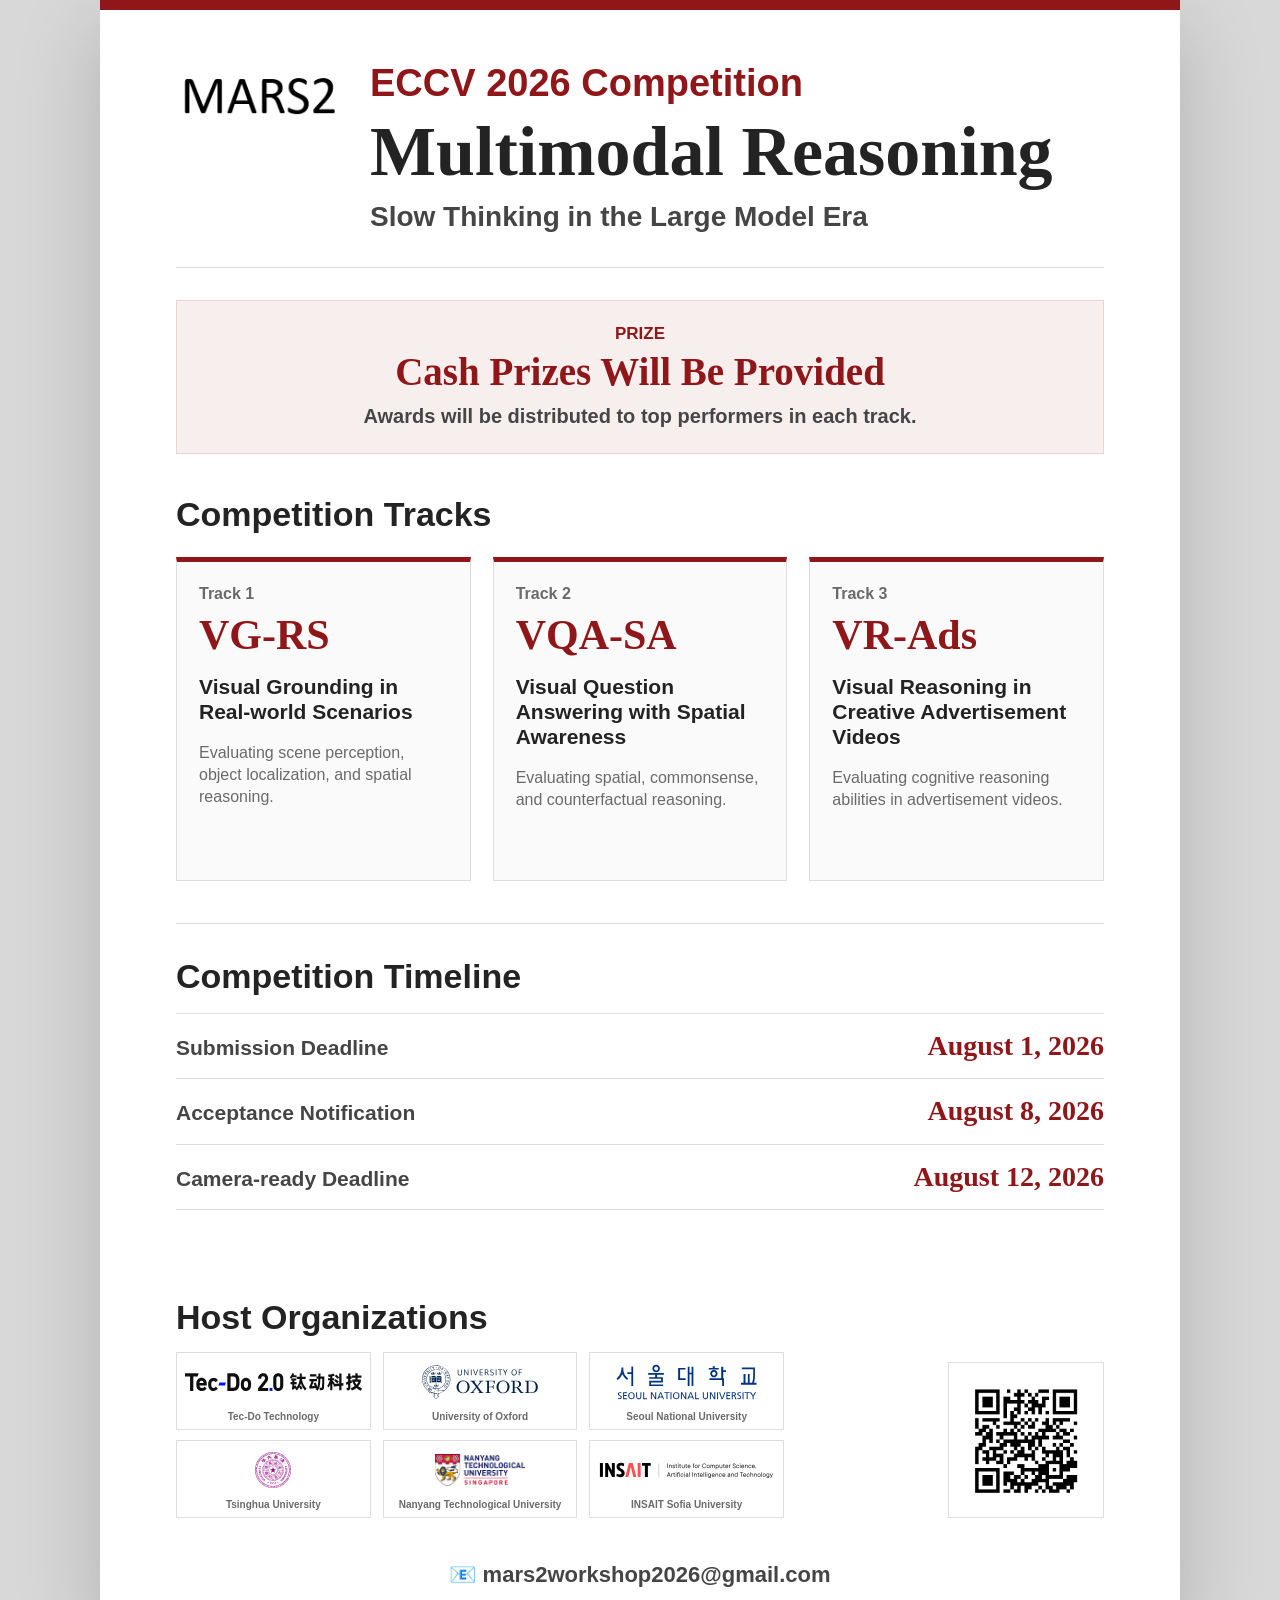
==== poster/index.html @ 20ab2f9e "Add files via upload" ====
<!doctype html>
<html lang="en">
  <head>
    <meta charset="utf-8">
    <meta name="viewport" content="width=device-width, initial-scale=1">
    <title>MARS2 ECCV 2026 Competition Poster</title>
    <link rel="icon" href="data:,">
    <link rel="stylesheet" href="poster.css">
  </head>
  <body>
    <main class="poster" aria-label="MARS2 ECCV 2026 competition poster">
      <header class="masthead">
        <img src="../assets/images/logos/mars2-logo.png" alt="MARS2 logo">
        <div>
          <p>ECCV 2026 Competition</p>
          <h1>Multimodal Reasoning</h1>
          <span>Slow Thinking in the Large Model Era</span>
        </div>
      </header>

      <section class="prize" aria-label="Prize information">
        <span>Prize</span>
        <strong>Cash Prizes Will Be Provided</strong>
        <p>Awards will be distributed to top performers in each track.</p>
      </section>

      <section class="tracks" aria-label="Competition tracks">
        <h2>Competition Tracks</h2>
        <div class="track-grid">
          <article>
            <span>Track 1</span>
            <h3>VG-RS</h3>
            <strong>Visual Grounding in Real-world Scenarios</strong>
            <p>Evaluating scene perception, object localization, and spatial reasoning.</p>
          </article>
          <article>
            <span>Track 2</span>
            <h3>VQA-SA</h3>
            <strong>Visual Question Answering with Spatial Awareness</strong>
            <p>Evaluating spatial, commonsense, and counterfactual reasoning.</p>
          </article>
          <article>
            <span>Track 3</span>
            <h3>VR-Ads</h3>
            <strong>Visual Reasoning in Creative Advertisement Videos</strong>
            <p>Evaluating cognitive reasoning abilities in advertisement videos.</p>
          </article>
        </div>
      </section>

      <section class="timeline" aria-label="Competition timeline">
        <h2>Competition Timeline</h2>
        <div class="timeline-list">
          <article>
            <span>Submission Deadline</span>
            <strong>August 1, 2026</strong>
          </article>
          <article>
            <span>Acceptance Notification</span>
            <strong>August 8, 2026</strong>
          </article>
          <article>
            <span>Camera-ready Deadline</span>
            <strong>August 12, 2026</strong>
          </article>
        </div>
      </section>

      <footer class="footer">
        <section class="hosts" aria-label="Host organizations">
          <h2>Host Organizations</h2>
          <div class="host-grid">
            <figure>
              <img class="logo-tecdo" src="assets/hosts/tecdo-logo-2.svg" alt="Tec-Do Technology logo">
              <figcaption>Tec-Do Technology</figcaption>
            </figure>
            <figure>
              <img class="logo-oxford" src="assets/hosts/oxford.svg" alt="University of Oxford logo">
              <figcaption>University of Oxford</figcaption>
            </figure>
            <figure>
              <img class="logo-snu" src="assets/hosts/snu.svg" alt="Seoul National University logo">
              <figcaption>Seoul National University</figcaption>
            </figure>
            <figure>
              <img class="logo-tsinghua" src="assets/hosts/tsinghua.svg" alt="Tsinghua University logo">
              <figcaption>Tsinghua University</figcaption>
            </figure>
            <figure>
              <img class="logo-ntu" src="assets/hosts/ntu.png" alt="Nanyang Technological University logo">
              <figcaption>Nanyang Technological University</figcaption>
            </figure>
            <figure>
              <img class="logo-insait" src="assets/hosts/insait.svg" alt="INSAIT logo">
              <figcaption>INSAIT Sofia University</figcaption>
            </figure>
          </div>
        </section>

        <section class="website" aria-label="Submission site">
          <img src="assets/qr-mars2-eccv2026.png" alt="QR code for MARS2 ECCV 2026 competition website">
        </section>
      </footer>

      <div class="contact-email" aria-label="Contact email">📧 mars2workshop2026@gmail.com</div>
    </main>
  </body>
</html>
---- poster/poster.css ----
:root {
  --ink: #232323;
  --soft-ink: #454545;
  --muted: #6a6a6a;
  --line: #dedede;
  --panel: #fafafa;
  --accent: #8f171a;
  --accent-soft: #f7eeee;
  --paper: #ffffff;
  font-family: "Helvetica Neue", Arial, sans-serif;
}

* {
  box-sizing: border-box;
}

html,
body {
  min-height: 100%;
}

body {
  margin: 0;
  display: grid;
  place-items: center;
  background: #d8d8d8;
  color: var(--ink);
}

img {
  display: block;
  max-width: 100%;
}

.poster {
  position: relative;
  width: 1080px;
  height: 1620px;
  overflow: hidden;
  padding: 64px 76px 54px;
  background: var(--paper);
  box-shadow: 0 26px 80px rgba(0, 0, 0, 0.18);
}

.poster::before {
  content: "";
  position: absolute;
  inset: 0 0 auto;
  height: 10px;
  background: var(--accent);
}

.masthead {
  display: grid;
  grid-template-columns: 166px minmax(0, 1fr);
  gap: 28px;
  align-items: start;
  padding-bottom: 34px;
  border-bottom: 1px solid var(--line);
}

.masthead img {
  width: 166px;
  height: auto;
  margin-top: 4px;
}

.masthead p {
  margin: 0;
  color: var(--accent);
  font-size: 38px;
  line-height: 1;
  font-weight: 850;
}

.masthead h1 {
  margin: 16px 0 0;
  color: var(--ink);
  font-family: Georgia, "Times New Roman", serif;
  font-size: 70px;
  line-height: 0.98;
  font-weight: 700;
  letter-spacing: 0;
}

.masthead span {
  display: block;
  margin-top: 14px;
  color: var(--soft-ink);
  font-size: 28px;
  line-height: 1.14;
  font-weight: 750;
}

.prize {
  margin: 32px 0 0;
  padding: 24px 30px;
  color: var(--ink);
  background: var(--accent-soft);
  border: 1px solid #ead3d3;
  text-align: center;
}

.prize span {
  display: block;
  color: var(--accent);
  font-size: 17px;
  line-height: 1;
  font-weight: 900;
  text-transform: uppercase;
}

.prize strong {
  display: block;
  margin-top: 10px;
  color: var(--accent);
  font-family: Georgia, "Times New Roman", serif;
  font-size: 39px;
  line-height: 1;
  font-weight: 700;
}

.prize p {
  margin: 12px 0 0;
  color: var(--soft-ink);
  font-size: 20px;
  line-height: 1.3;
  font-weight: 650;
}

.tracks {
  margin-top: 42px;
}

.tracks h2,
.timeline h2,
.hosts h2 {
  margin: 0;
  color: var(--ink);
  font-size: 34px;
  line-height: 1.1;
  font-weight: 850;
}

.track-grid {
  display: grid;
  grid-template-columns: repeat(3, minmax(0, 1fr));
  gap: 22px;
  margin-top: 24px;
}

.track-grid article {
  min-height: 324px;
  padding: 24px 22px 22px;
  background: var(--panel);
  border-top: 5px solid var(--accent);
  border-left: 1px solid var(--line);
  border-right: 1px solid var(--line);
  border-bottom: 1px solid var(--line);
}

.track-grid span {
  display: block;
  color: var(--muted);
  font-size: 16px;
  line-height: 1;
  font-weight: 850;
}

.track-grid h3 {
  margin: 12px 0 18px;
  color: var(--accent);
  font-family: Georgia, "Times New Roman", serif;
  font-size: 42px;
  line-height: 1;
  font-weight: 700;
}

.track-grid strong {
  display: block;
  color: var(--ink);
  font-size: 21px;
  line-height: 1.2;
  font-weight: 800;
}

.track-grid p {
  margin: 18px 0 0;
  color: var(--muted);
  font-size: 16px;
  line-height: 1.36;
  font-weight: 520;
}

.timeline {
  margin-top: 42px;
  padding-top: 34px;
  border-top: 1px solid var(--line);
}

.timeline-list {
  display: grid;
  gap: 0;
  margin-top: 18px;
  border-top: 1px solid var(--line);
}

.timeline-list article {
  display: grid;
  grid-template-columns: minmax(0, 1fr) 280px;
  align-items: baseline;
  gap: 28px;
  padding: 18px 0;
  border-bottom: 1px solid var(--line);
}

.timeline-list span {
  color: var(--soft-ink);
  font-size: 21px;
  line-height: 1.2;
  font-weight: 760;
}

.timeline-list strong {
  color: var(--accent);
  font-family: Georgia, "Times New Roman", serif;
  font-size: 28px;
  line-height: 1;
  font-weight: 700;
  text-align: right;
  white-space: nowrap;
}

.footer {
  position: absolute;
  left: 76px;
  right: 76px;
  bottom: 102px;
  display: grid;
  grid-template-columns: minmax(0, 1fr) 286px;
  gap: 34px;
  align-items: end;
  padding-top: 26px;
}

.host-grid {
  display: grid;
  grid-template-columns: repeat(3, minmax(0, 1fr));
  gap: 10px 12px;
  margin-top: 16px;
}

.host-grid figure {
  display: grid;
  grid-template-rows: 42px auto;
  align-items: center;
  justify-items: center;
  min-height: 78px;
  margin: 0;
  padding: 8px 8px 7px;
  background: #fff;
  border: 1px solid var(--line);
}

.host-grid img {
  width: 100%;
  height: 36px;
  object-fit: contain;
}

.host-grid figcaption {
  align-self: end;
  color: var(--muted);
  font-size: 10px;
  line-height: 1.14;
  font-weight: 760;
  text-align: center;
}

.host-grid .logo-tecdo {
  height: 30px;
}

.host-grid .logo-oxford {
  height: 34px;
}

.host-grid .logo-snu,
.host-grid .logo-tsinghua {
  height: 36px;
}

.host-grid .logo-ntu {
  height: 32px;
}

.host-grid .logo-insait {
  height: 26px;
}

.website {
  display: grid;
  justify-items: center;
  align-self: end;
  justify-self: end;
  width: 156px;
  height: 156px;
  padding: 12px;
  background: #fff;
  border: 1px solid var(--line);
}

.website img {
  width: 132px;
  height: 132px;
  background: #fff;
}

.contact-email {
  position: absolute;
  left: 76px;
  right: 76px;
  bottom: 34px;
  color: var(--soft-ink);
  font-size: 22px;
  line-height: 1;
  font-weight: 800;
  letter-spacing: 0;
  text-align: center;
}

@media (max-width: 1120px) {
  body {
    place-items: start center;
    padding: 20px;
  }
}

@media print {
  html,
  body {
    width: 1080px;
    height: 1620px;
    min-height: 0;
    overflow: hidden;
    background: #fff;
  }

  body {
    display: block;
  }

  .poster {
    box-shadow: none;
  }
}

@page {
  size: 1080px 1620px;
  margin: 0;
}
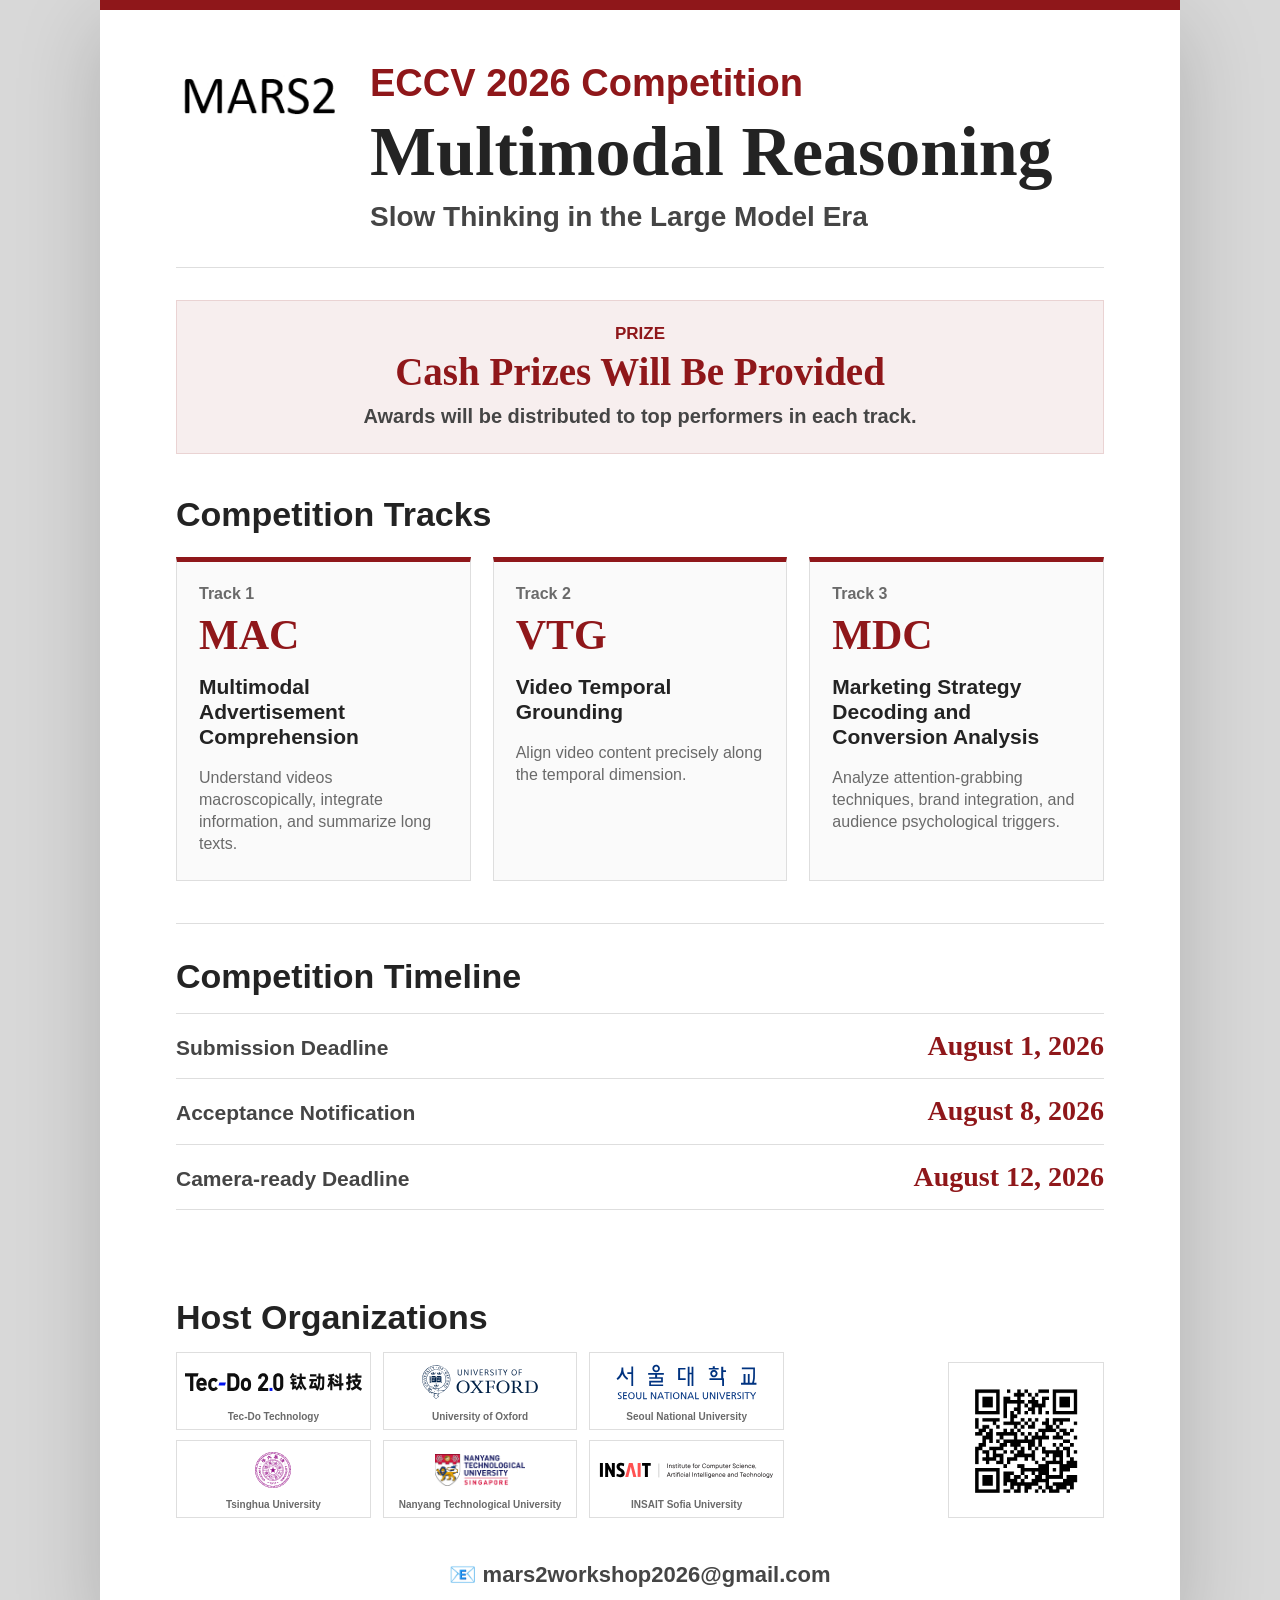
==== commit 0f95ee5c: "Update competition poster source" ====
--- a/poster/index.html
+++ b/poster/index.html
@@ -29,21 +29,21 @@
         <div class="track-grid">
           <article>
             <span>Track 1</span>
-            <h3>VG-RS</h3>
-            <strong>Visual Grounding in Real-world Scenarios</strong>
-            <p>Evaluating scene perception, object localization, and spatial reasoning.</p>
+            <h3>MAC</h3>
+            <strong>Multimodal Advertisement Comprehension</strong>
+            <p>Understand videos macroscopically, integrate information, and summarize long texts.</p>
           </article>
           <article>
             <span>Track 2</span>
-            <h3>VQA-SA</h3>
-            <strong>Visual Question Answering with Spatial Awareness</strong>
-            <p>Evaluating spatial, commonsense, and counterfactual reasoning.</p>
+            <h3>VTG</h3>
+            <strong>Video Temporal Grounding</strong>
+            <p>Align video content precisely along the temporal dimension.</p>
           </article>
           <article>
             <span>Track 3</span>
-            <h3>VR-Ads</h3>
-            <strong>Visual Reasoning in Creative Advertisement Videos</strong>
-            <p>Evaluating cognitive reasoning abilities in advertisement videos.</p>
+            <h3>MDC</h3>
+            <strong>Marketing Strategy Decoding and Conversion Analysis</strong>
+            <p>Analyze attention-grabbing techniques, brand integration, and audience psychological triggers.</p>
           </article>
         </div>
       </section>
